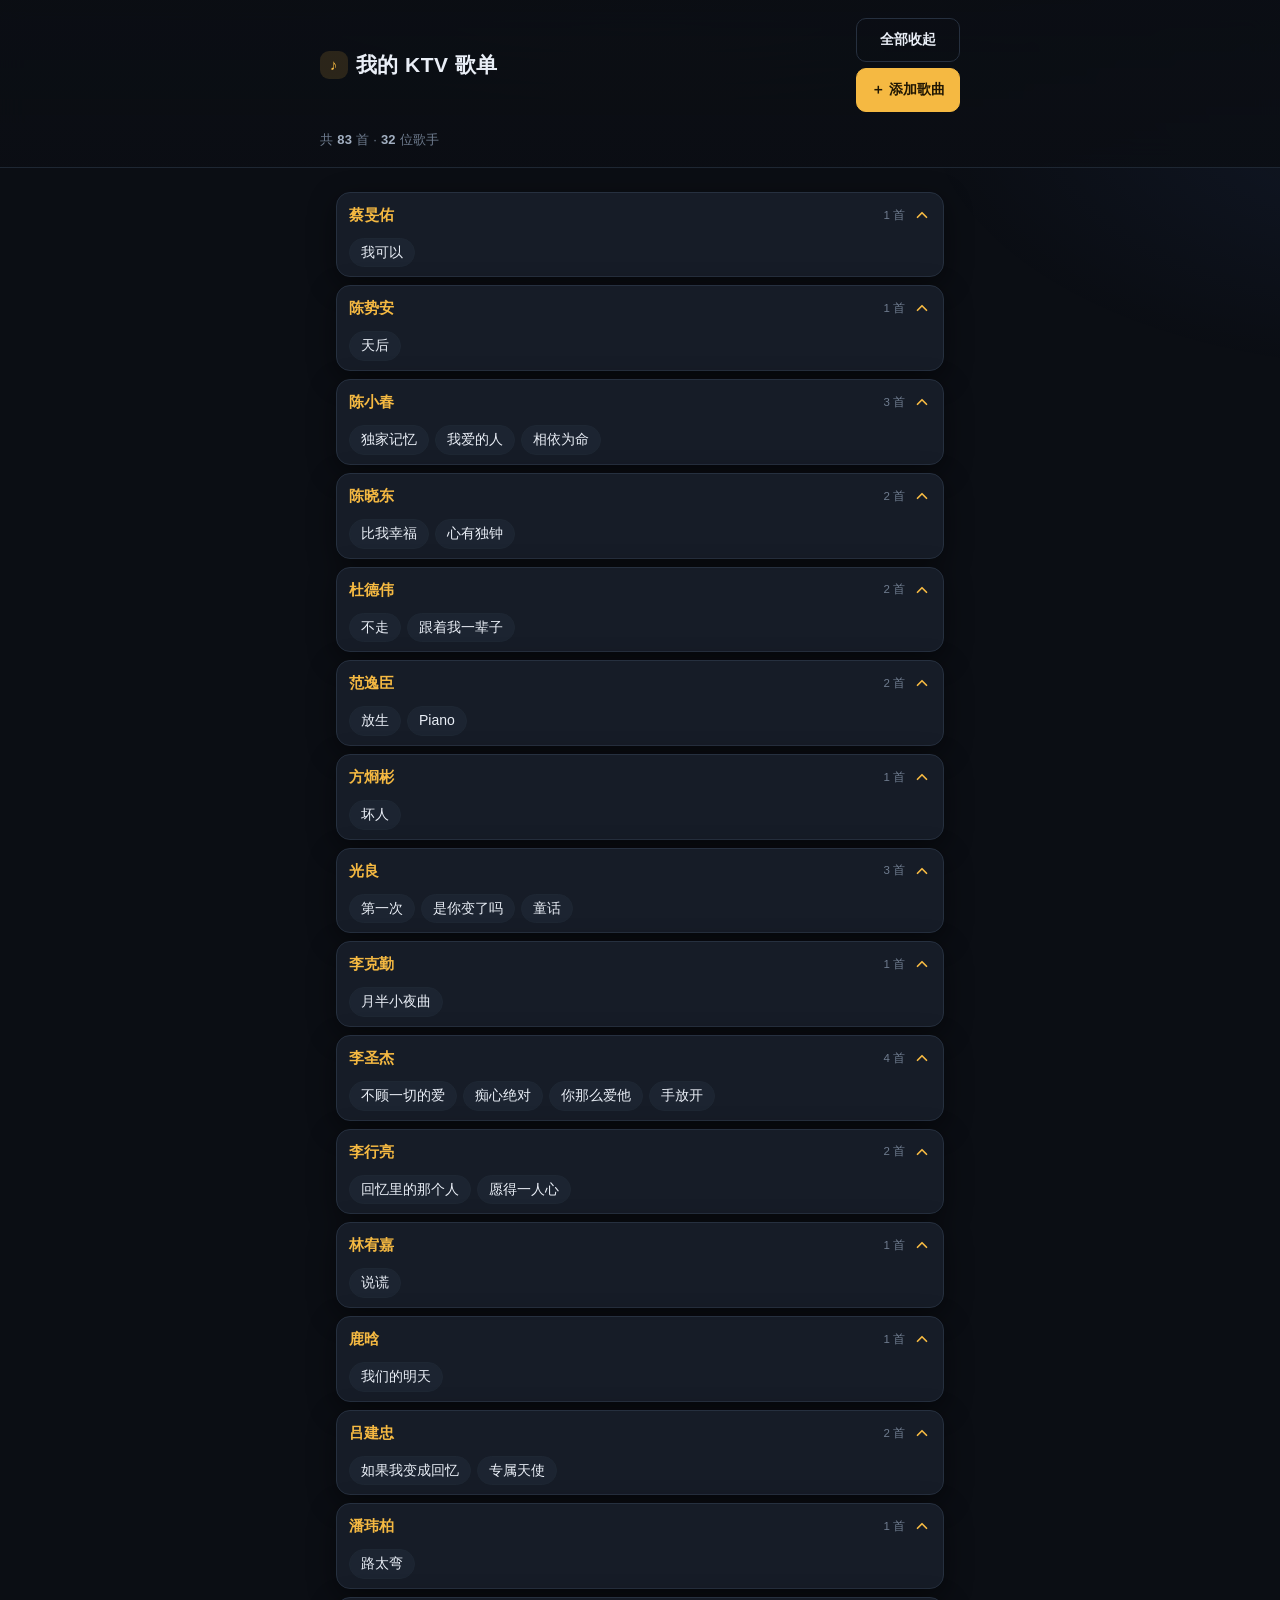
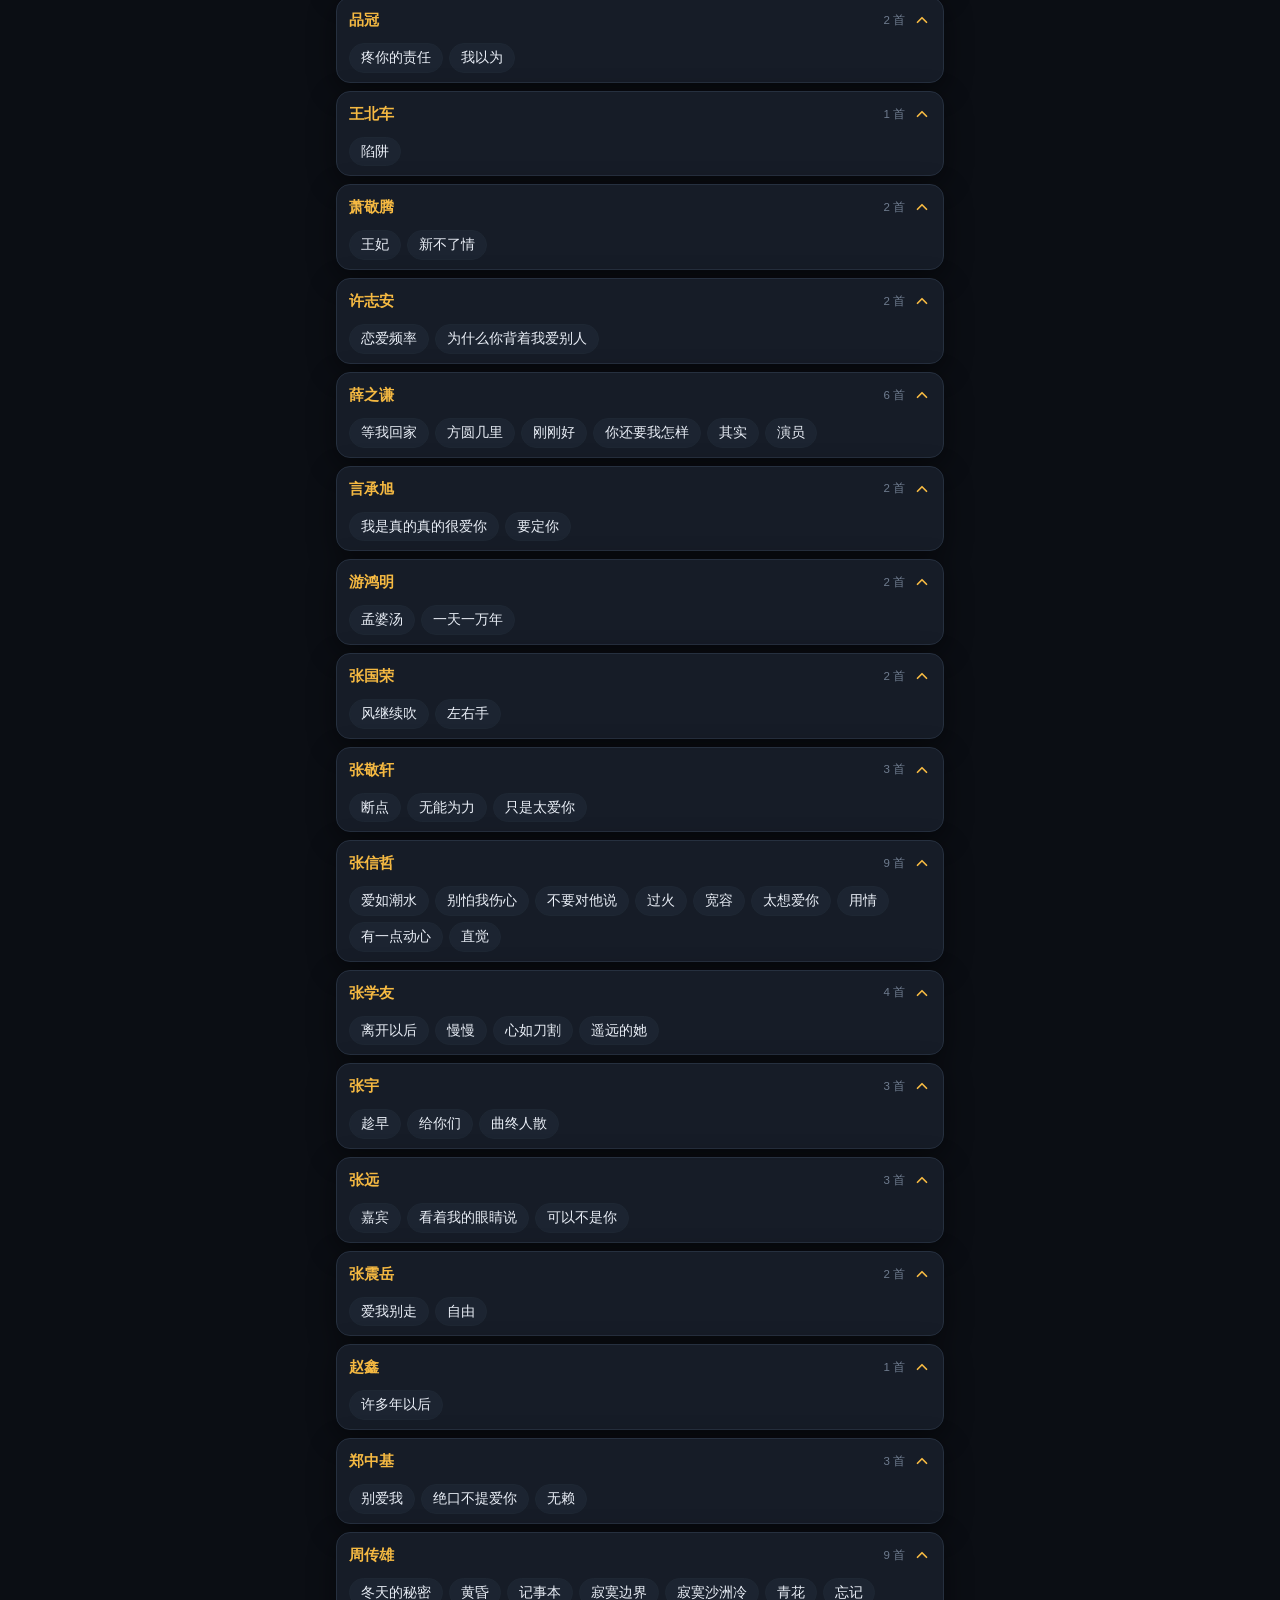
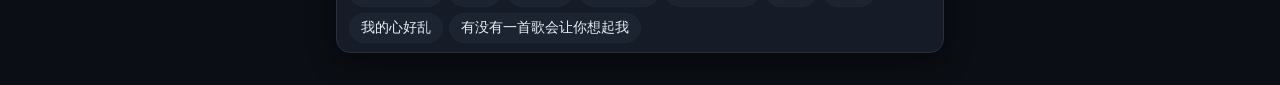
==== index.html @ cb22fac1 "添加歌曲按钮移到「全部收起」下方 从底部固定操作条移到顶栏右上角，与「全部收起」上下排列。 两个按钮等宽等高（44px / 13.5px 字号），配色不变： 「全部收起」仍是幽灵按钮，「＋ 添加歌曲」" ====
<!DOCTYPE html>
<html lang="zh-CN">
  <head>
    <meta charset="UTF-8" />
    <meta name="viewport" content="width=device-width, initial-scale=1, viewport-fit=cover" />
    <meta name="theme-color" content="#0b0e14" />
    <meta name="description" content="我擅长演唱的 KTV 歌曲名单，按原唱者分区。" />
    <title>我的 KTV 歌单</title>
    <meta name="apple-mobile-web-app-capable" content="yes" />
    <meta name="mobile-web-app-capable" content="yes" />
    <meta name="apple-mobile-web-app-status-bar-style" content="default" />
    <meta name="apple-mobile-web-app-title" content="KTV 歌单" />
    <meta name="application-name" content="KTV 歌单" />
    <link rel="icon" type="image/svg+xml" href="./assets/icon.svg" />
    <link rel="icon" type="image/png" sizes="32x32" href="./assets/favicon-32.png" />
    <link rel="apple-touch-icon" sizes="180x180" href="./assets/apple-touch-icon.png" />
    <link rel="manifest" href="./site.webmanifest" />
    <link rel="stylesheet" href="./assets/style.css" />
  </head>
  <body>
    <header class="topbar">
      <div class="topbar-inner">
        <h1 class="brand"><span class="brand-mark">♪</span> 我的 KTV 歌单</h1>
        <div class="topbar-actions">
          <button id="toggle-all" class="btn btn-ghost btn-sm" type="button">全部展开</button>
          <a class="btn btn-primary btn-sm" href="./add.html">＋ 添加歌曲</a>
        </div>
        <p class="stats" id="stats">加载中…</p>
      </div>
    </header>

    <main class="page">
      <div id="state" class="state" hidden></div>
      <div id="list" class="artist-list"></div>
    </main>

    <script type="module" src="./assets/list.js"></script>
  </body>
</html>
---- assets/style.css ----
/* =========================================================
   KTV 歌单 — 移动优先深色样式
   ========================================================= */

:root {
  --bg: #0b0e14;
  --bg-soft: #10151e;
  --surface: #161c27;
  --surface-2: #1c2431;
  --border: #26303f;
  --border-soft: #1e2733;

  --text: #eaeff7;
  --text-2: #a3b0c2;
  --text-3: #6f7c8f;

  --accent: #f5b942;
  --accent-soft: rgba(245, 185, 66, 0.14);
  --accent-ink: #201704;

  --danger: #ff7070;
  --danger-soft: rgba(255, 112, 112, 0.13);
  --ok: #4ade80;
  --ok-soft: rgba(74, 222, 128, 0.13);

  --radius: 14px;
  --radius-sm: 10px;
  --shadow: 0 8px 28px rgba(0, 0, 0, 0.45);

  --tap: 48px;
  --maxw: 640px;

  --font: -apple-system, BlinkMacSystemFont, "Segoe UI", "PingFang SC",
    "Hiragino Sans GB", "Microsoft YaHei", "Noto Sans SC", Roboto, sans-serif;
}

* {
  box-sizing: border-box;
}

html {
  -webkit-text-size-adjust: 100%;
}

body {
  margin: 0;
  background: var(--bg);
  color: var(--text);
  font-family: var(--font);
  font-size: 16px;
  line-height: 1.6;
  -webkit-font-smoothing: antialiased;
  overflow-wrap: anywhere;
}

/* 背景微光，让深色不那么死板 */
body::before {
  content: "";
  position: fixed;
  inset: 0;
  pointer-events: none;
  background:
    radial-gradient(900px 420px at 50% -180px, rgba(245, 185, 66, 0.11), transparent 70%),
    radial-gradient(700px 380px at 110% 12%, rgba(90, 140, 255, 0.08), transparent 70%);
  z-index: 0;
}

body > * {
  position: relative;
  z-index: 1;
}

a {
  color: var(--accent);
  text-decoration: none;
}
a:active {
  opacity: 0.75;
}

button,
input,
textarea {
  font: inherit;
  color: inherit;
}

/* ---------- 顶部吸顶栏 ---------- */

.topbar {
  position: sticky;
  top: 0;
  z-index: 30;
  background: linear-gradient(180deg, rgba(11, 14, 20, 0.96), rgba(11, 14, 20, 0.88));
  backdrop-filter: blur(14px);
  -webkit-backdrop-filter: blur(14px);
  border-bottom: 1px solid var(--border-soft);
  padding: 14px 16px 12px;
  padding-top: calc(14px + env(safe-area-inset-top));
}

.topbar-inner {
  max-width: var(--maxw);
  margin: 0 auto;
  display: flex;
  align-items: center;
  gap: 12px;
  flex-wrap: wrap;
}

.brand {
  margin: 0;
  font-size: 19px;
  font-weight: 700;
  letter-spacing: 0.02em;
  display: flex;
  align-items: center;
  gap: 8px;
  flex: 1 1 auto;
  min-width: 0;
}

.brand-mark {
  display: inline-grid;
  place-items: center;
  width: 28px;
  height: 28px;
  border-radius: 9px;
  background: var(--accent-soft);
  color: var(--accent);
  font-size: 15px;
  flex: none;
}

/* 右上角按钮组：上下排列，两个按钮等宽等高 */
.topbar-actions {
  display: flex;
  flex-direction: column;
  align-items: stretch;
  gap: 6px;
  flex: none;
}
.topbar-actions .btn {
  white-space: nowrap;
}

.stats {
  margin: 6px 0 0;
  width: 100%;
  color: var(--text-3);
  font-size: 13px;
  letter-spacing: 0.02em;
}

.stats b {
  color: var(--text-2);
  font-weight: 600;
}

/* ---------- 页面容器 ---------- */

.page {
  max-width: var(--maxw);
  margin: 0 auto;
  padding: 18px 16px calc(32px + env(safe-area-inset-bottom));
}

.section-title {
  margin: 26px 0 10px;
  font-size: 12px;
  font-weight: 700;
  letter-spacing: 0.14em;
  color: var(--text-3);
  text-transform: uppercase;
}

/* ---------- 按钮 ---------- */

.btn {
  display: inline-flex;
  align-items: center;
  justify-content: center;
  gap: 7px;
  min-height: var(--tap);
  padding: 0 18px;
  border-radius: 12px;
  border: 1px solid var(--border);
  background: var(--surface-2);
  color: var(--text);
  font-size: 15px;
  font-weight: 600;
  cursor: pointer;
  transition: background 0.16s ease, border-color 0.16s ease, opacity 0.16s ease;
  -webkit-tap-highlight-color: transparent;
  white-space: nowrap;
}
.btn:active {
  background: var(--surface);
}
.btn:disabled {
  opacity: 0.45;
  cursor: not-allowed;
}

.btn-primary {
  background: var(--accent);
  border-color: var(--accent);
  color: var(--accent-ink);
}
.btn-primary:active {
  background: #e0a833;
  border-color: #e0a833;
}

.btn-ghost {
  background: transparent;
}
.btn-ghost:active {
  background: var(--surface-2);
}

/* 小号按钮仍保持 44px 高，满足移动端触控热区 */
.btn-sm {
  min-height: 44px;
  padding: 0 14px;
  font-size: 13.5px;
  border-radius: 10px;
}

.btn-block {
  width: 100%;
}

/* ---------- 歌手分组列表 ---------- */

.artist-list {
  display: flex;
  flex-direction: column;
  gap: 8px;
}

.artist {
  background: var(--surface);
  border: 1px solid var(--border-soft);
  border-radius: var(--radius);
  overflow: hidden;
}

.artist.is-open {
  border-color: var(--border);
  box-shadow: var(--shadow);
}

.artist-head {
  width: 100%;
  min-height: 44px;
  display: flex;
  align-items: center;
  gap: 8px;
  padding: 5px 12px;
  background: transparent;
  border: 0;
  text-align: left;
  cursor: pointer;
  -webkit-tap-highlight-color: transparent;
}

.artist-name {
  flex: 1 1 auto;
  min-width: 0;
  font-size: 15px;
  font-weight: 700;
  letter-spacing: 0.01em;
  /* 与主按钮同色（--accent 琥珀），在深色底上辨识度最高 */
  color: var(--accent);
}

.artist-count {
  flex: none;
  font-size: 11.5px;
  color: var(--text-3);
}

.chev {
  flex: none;
  color: var(--text-3);
  transition: transform 0.24s ease;
}
.artist.is-open .chev {
  transform: rotate(180deg);
  color: var(--accent);
}

.artist-body {
  display: grid;
  grid-template-rows: 0fr;
  transition: grid-template-rows 0.26s ease;
}
.artist.is-open .artist-body {
  grid-template-rows: 1fr;
}
/* 裁剪放在这一层：ul 自己的内边距算进它的边框盒，
   0fr 收不住，套一层才能让收起状态真正归零 */
.artist-body-inner {
  overflow: hidden;
  min-height: 0;
}

/* 歌名胶囊：紧凑排版，自动换行 */
.song-list {
  margin: 0;
  padding: 1px 12px 9px;
  list-style: none;
  display: flex;
  flex-wrap: wrap;
  gap: 6px;
}

.song {
  padding: 3px 11px;
  border-radius: 999px;
  background: var(--surface-2);
  border: 1px solid var(--border-soft);
  font-size: 14px;
  line-height: 1.55;
  color: var(--text);
}

/* ---------- 状态块（空 / 错误 / 加载） ---------- */

.state {
  padding: 34px 20px;
  text-align: center;
  color: var(--text-2);
  background: var(--surface);
  border: 1px dashed var(--border);
  border-radius: var(--radius);
}

.state-icon {
  font-size: 34px;
  line-height: 1;
  opacity: 0.75;
}

.state h2 {
  margin: 12px 0 6px;
  font-size: 17px;
  color: var(--text);
}

.state p {
  margin: 0 0 18px;
  font-size: 14px;
}

.state.is-error {
  border-color: rgba(255, 112, 112, 0.35);
  background: var(--danger-soft);
}

/* ---------- 卡片 / 表单 ---------- */

.card {
  background: var(--surface);
  border: 1px solid var(--border-soft);
  border-radius: var(--radius);
  padding: 16px;
}
.card + .card {
  margin-top: 12px;
}

.card-head {
  display: flex;
  align-items: center;
  gap: 10px;
  margin-bottom: 4px;
}
.card-head h2 {
  margin: 0;
  font-size: 16px;
  font-weight: 650;
  flex: 1 1 auto;
}

.field {
  margin-top: 13px;
}
.field label {
  display: block;
  font-size: 13px;
  color: var(--text-2);
  margin-bottom: 6px;
  font-weight: 600;
}
.field .hint {
  margin: 6px 0 0;
  font-size: 12px;
  color: var(--text-3);
  line-height: 1.55;
}

.input,
.textarea {
  width: 100%;
  min-height: var(--tap);
  padding: 12px 14px;
  background: var(--bg-soft);
  border: 1px solid var(--border);
  border-radius: var(--radius-sm);
  font-size: 16px;
  outline: none;
  transition: border-color 0.16s ease, box-shadow 0.16s ease;
}
.textarea {
  min-height: 132px;
  resize: vertical;
  line-height: 1.7;
}
.input:focus,
.textarea:focus {
  border-color: var(--accent);
  box-shadow: 0 0 0 3px var(--accent-soft);
}
.input::placeholder,
.textarea::placeholder {
  color: var(--text-3);
}

.input-row {
  display: flex;
  gap: 10px;
}
.input-row .field {
  flex: 1 1 0;
  min-width: 0;
  margin-top: 0;
}

.form-actions {
  display: flex;
  gap: 10px;
  margin-top: 16px;
}
.form-actions .btn {
  flex: 1 1 auto;
}

/* 徽章 */
.badge {
  display: inline-flex;
  align-items: center;
  gap: 6px;
  padding: 3px 10px;
  border-radius: 999px;
  font-size: 12px;
  font-weight: 650;
  border: 1px solid transparent;
  white-space: nowrap;
}
.badge::before {
  content: "";
  width: 6px;
  height: 6px;
  border-radius: 50%;
  background: currentColor;
}
.badge-off {
  color: var(--danger);
  background: var(--danger-soft);
  border-color: rgba(255, 112, 112, 0.28);
}
.badge-on {
  color: var(--ok);
  background: var(--ok-soft);
  border-color: rgba(74, 222, 128, 0.28);
}

/* 可折叠面板 */
.disclosure {
  margin-top: 12px;
  border: 1px solid var(--border-soft);
  border-radius: var(--radius-sm);
  overflow: hidden;
  background: var(--bg-soft);
}
.disclosure > summary {
  list-style: none;
  cursor: pointer;
  min-height: 46px;
  display: flex;
  align-items: center;
  gap: 8px;
  padding: 11px 14px;
  font-size: 14px;
  font-weight: 600;
  color: var(--text-2);
  -webkit-tap-highlight-color: transparent;
}
.disclosure > summary::-webkit-details-marker {
  display: none;
}
.disclosure > summary::after {
  content: "▾";
  margin-left: auto;
  color: var(--text-3);
  transition: transform 0.2s ease;
}
.disclosure[open] > summary::after {
  transform: rotate(180deg);
}
.disclosure-body {
  padding: 4px 14px 14px;
}

/* 提示条 */
.notice {
  margin-top: 12px;
  padding: 11px 13px;
  border-radius: var(--radius-sm);
  font-size: 13px;
  line-height: 1.6;
  border: 1px solid var(--border-soft);
  background: var(--bg-soft);
  color: var(--text-2);
}
.notice-warn {
  border-color: rgba(245, 185, 66, 0.3);
  background: var(--accent-soft);
  color: #f0d199;
}
.notice-error {
  border-color: rgba(255, 112, 112, 0.3);
  background: var(--danger-soft);
  color: #ffc0c0;
}
.notice-ok {
  border-color: rgba(74, 222, 128, 0.28);
  background: var(--ok-soft);
  color: #b6f0c9;
}

/* Toast */
.toast-wrap {
  position: fixed;
  left: 0;
  right: 0;
  bottom: calc(84px + env(safe-area-inset-bottom));
  z-index: 60;
  display: flex;
  flex-direction: column;
  align-items: center;
  gap: 8px;
  padding: 0 16px;
  pointer-events: none;
}
.toast {
  pointer-events: auto;
  max-width: 460px;
  width: 100%;
  padding: 12px 15px;
  border-radius: 12px;
  background: var(--surface-2);
  border: 1px solid var(--border);
  box-shadow: var(--shadow);
  font-size: 14px;
  line-height: 1.55;
  display: flex;
  align-items: center;
  gap: 10px;
  animation: toast-in 0.22s ease;
}
.toast-ok {
  border-color: rgba(74, 222, 128, 0.32);
}
.toast-error {
  border-color: rgba(255, 112, 112, 0.32);
}
.toast a {
  margin-left: auto;
  flex: none;
  font-weight: 650;
}
@keyframes toast-in {
  from {
    opacity: 0;
    transform: translateY(10px);
  }
  to {
    opacity: 1;
    transform: none;
  }
}

/* ---------- 导出选项列表 ---------- */

.export-list {
  display: flex;
  flex-direction: column;
  gap: 8px;
  margin-top: 13px;
}

.export-item {
  width: 100%;
  display: flex;
  align-items: center;
  gap: 13px;
  min-height: 62px;
  padding: 11px 13px;
  background: var(--bg-soft);
  border: 1px solid var(--border-soft);
  border-radius: 13px;
  text-align: left;
  cursor: pointer;
  -webkit-tap-highlight-color: transparent;
}
.export-item:active {
  background: var(--surface-2);
}

.export-item-icon {
  flex: none;
  font-size: 21px;
  line-height: 1;
}

.export-item-body {
  flex: 1 1 auto;
  min-width: 0;
  display: flex;
  flex-direction: column;
  gap: 2px;
}

.export-item-label {
  font-size: 15.5px;
  font-weight: 650;
  color: var(--text);
}

.export-item-desc {
  font-size: 12.5px;
  color: var(--text-3);
  line-height: 1.45;
}

.export-item-chev {
  flex: none;
  color: var(--text-3);
  font-size: 22px;
  line-height: 1;
}

/* 桌面端微调 */
@media (min-width: 720px) {
  .topbar {
    padding-top: 18px;
    padding-bottom: 16px;
  }
  .brand {
    font-size: 21px;
  }
  .page {
    padding-top: 24px;
  }
}

@media (prefers-reduced-motion: reduce) {
  * {
    animation-duration: 0.01ms !important;
    transition-duration: 0.01ms !important;
  }
}
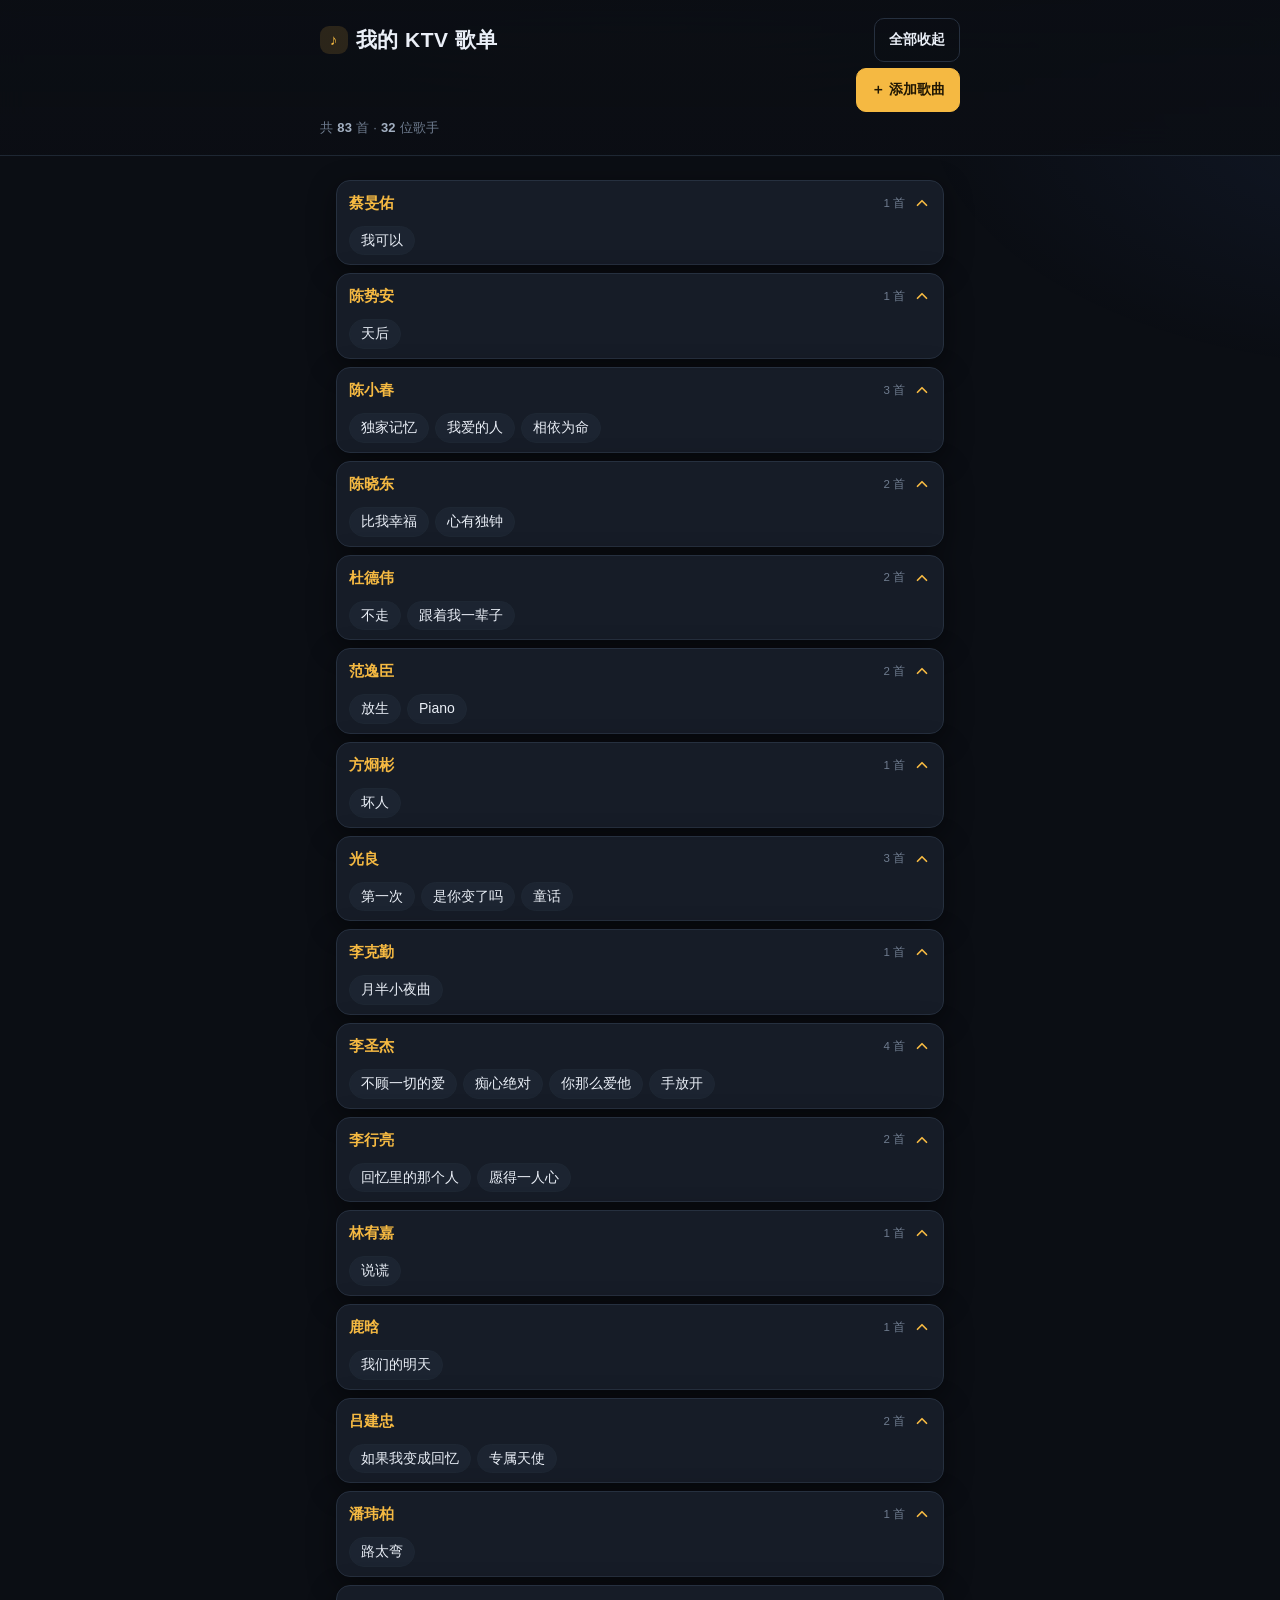
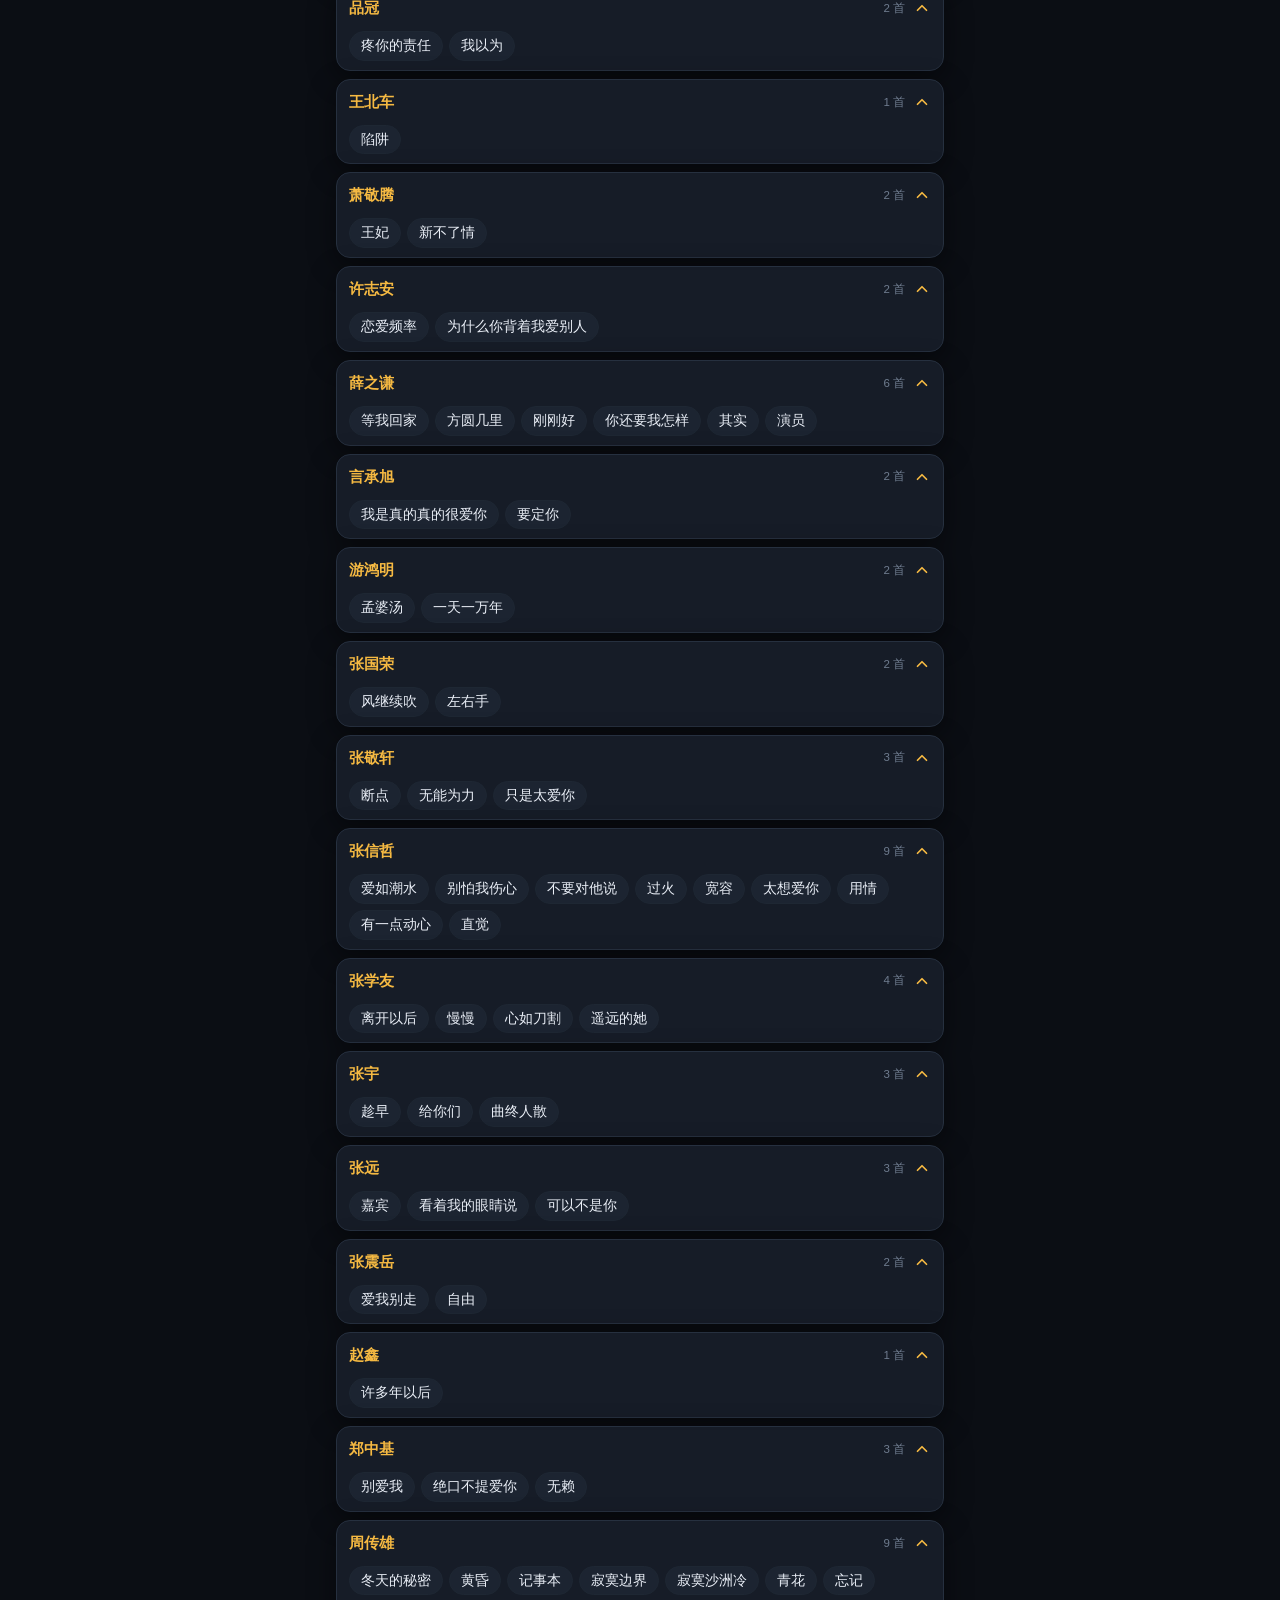
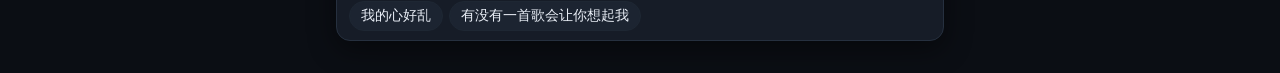
==== commit 2cb87882: "收起按钮归位，添加按钮独立成行 上一版把两个按钮设成等宽堆叠，把「全部收起」从 82px 拉宽到 101.2px、并顶高了整个顶栏。改为： - 「全部展开/收起」回到标题行右侧，恢复自适应宽度（84p" ====
--- a/index.html
+++ b/index.html
@@ -20,9 +20,11 @@
   <body>
     <header class="topbar">
       <div class="topbar-inner">
-        <h1 class="brand"><span class="brand-mark">♪</span> 我的 KTV 歌单</h1>
-        <div class="topbar-actions">
+        <div class="topbar-row">
+          <h1 class="brand"><span class="brand-mark">♪</span> 我的 KTV 歌单</h1>
           <button id="toggle-all" class="btn btn-ghost btn-sm" type="button">全部展开</button>
+        </div>
+        <div class="topbar-row topbar-row-end">
           <a class="btn btn-primary btn-sm" href="./add.html">＋ 添加歌曲</a>
         </div>
         <p class="stats" id="stats">加载中…</p>
--- a/assets/style.css
+++ b/assets/style.css
@@ -102,10 +102,18 @@
 .topbar-inner {
   max-width: var(--maxw);
   margin: 0 auto;
+}
+
+.topbar-row {
   display: flex;
   align-items: center;
   gap: 12px;
-  flex-wrap: wrap;
+}
+
+/* 第二行：添加按钮单独占一行，与上方按钮右对齐 */
+.topbar-row-end {
+  justify-content: flex-end;
+  margin-top: 6px;
 }
 
 .brand {
@@ -132,21 +140,8 @@
   flex: none;
 }
 
-/* 右上角按钮组：上下排列，两个按钮等宽等高 */
-.topbar-actions {
-  display: flex;
-  flex-direction: column;
-  align-items: stretch;
-  gap: 6px;
-  flex: none;
-}
-.topbar-actions .btn {
-  white-space: nowrap;
-}
-
 .stats {
   margin: 6px 0 0;
-  width: 100%;
   color: var(--text-3);
   font-size: 13px;
   letter-spacing: 0.02em;
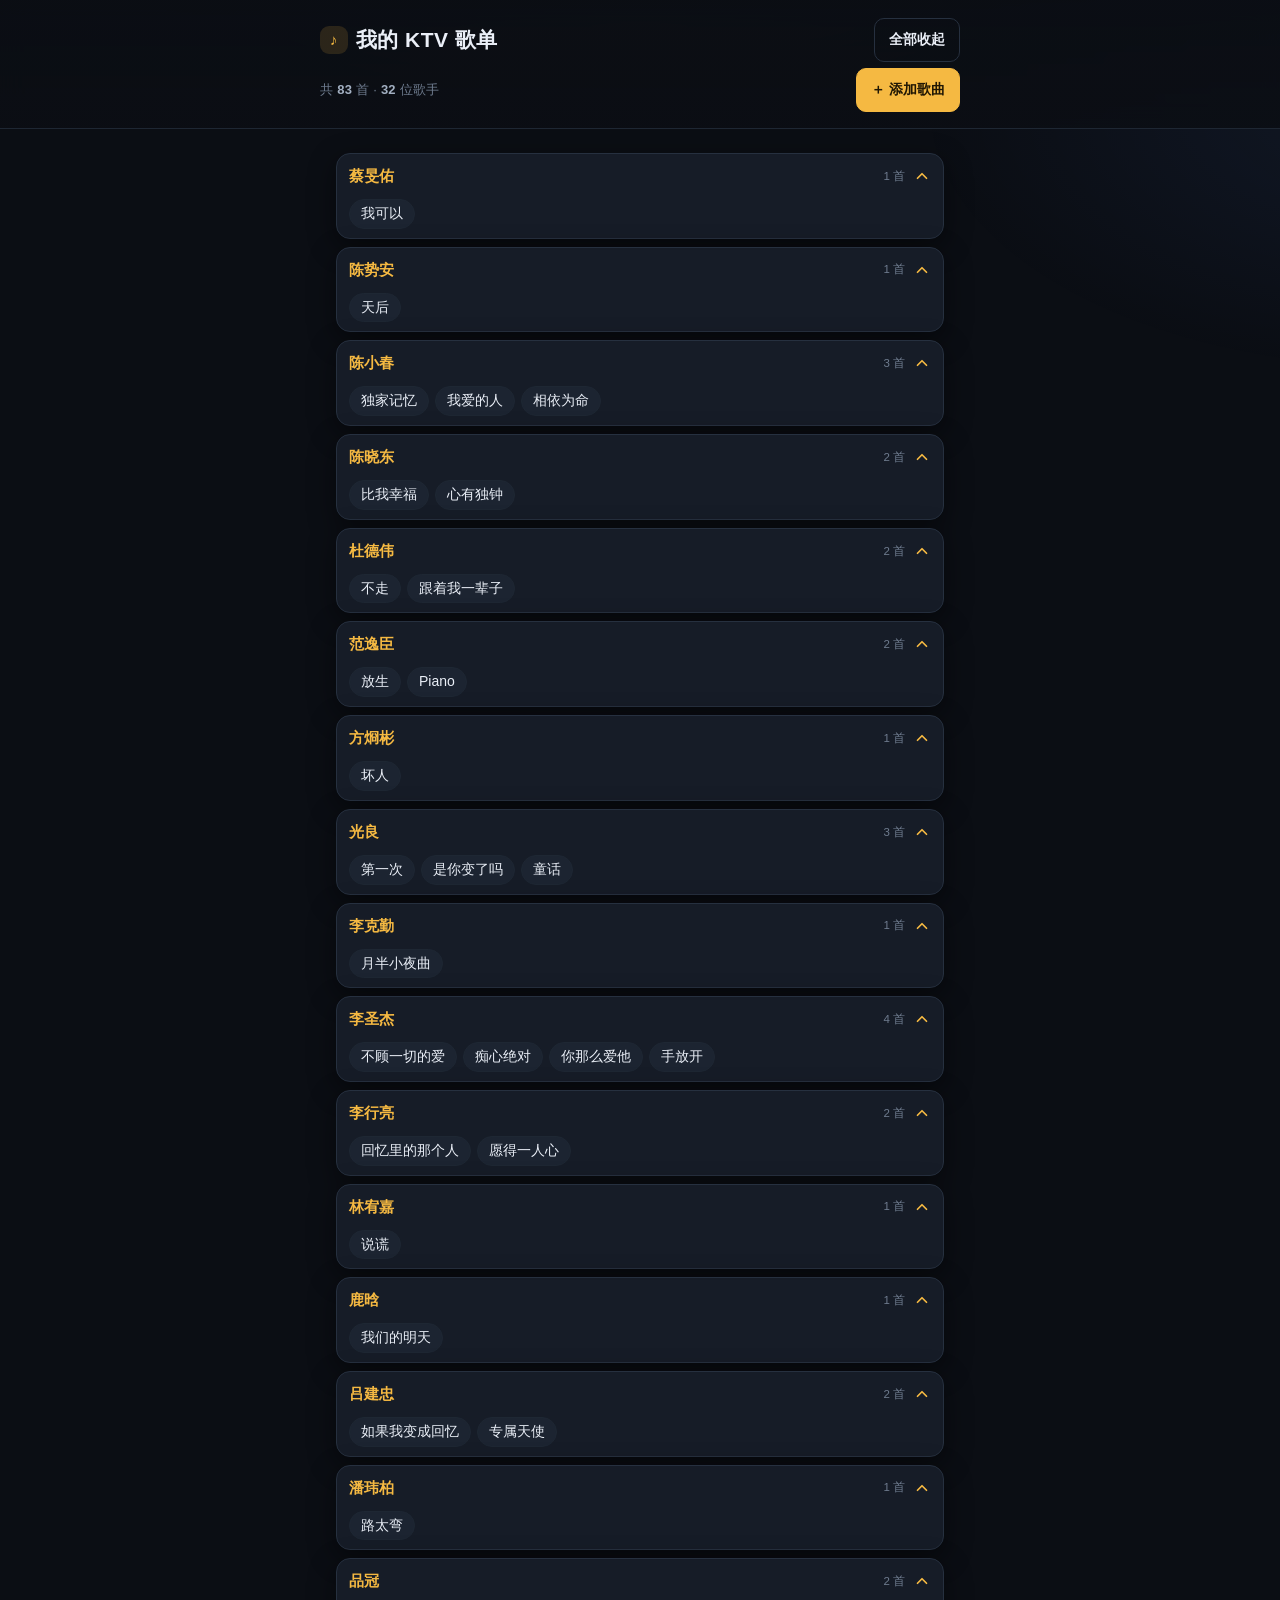
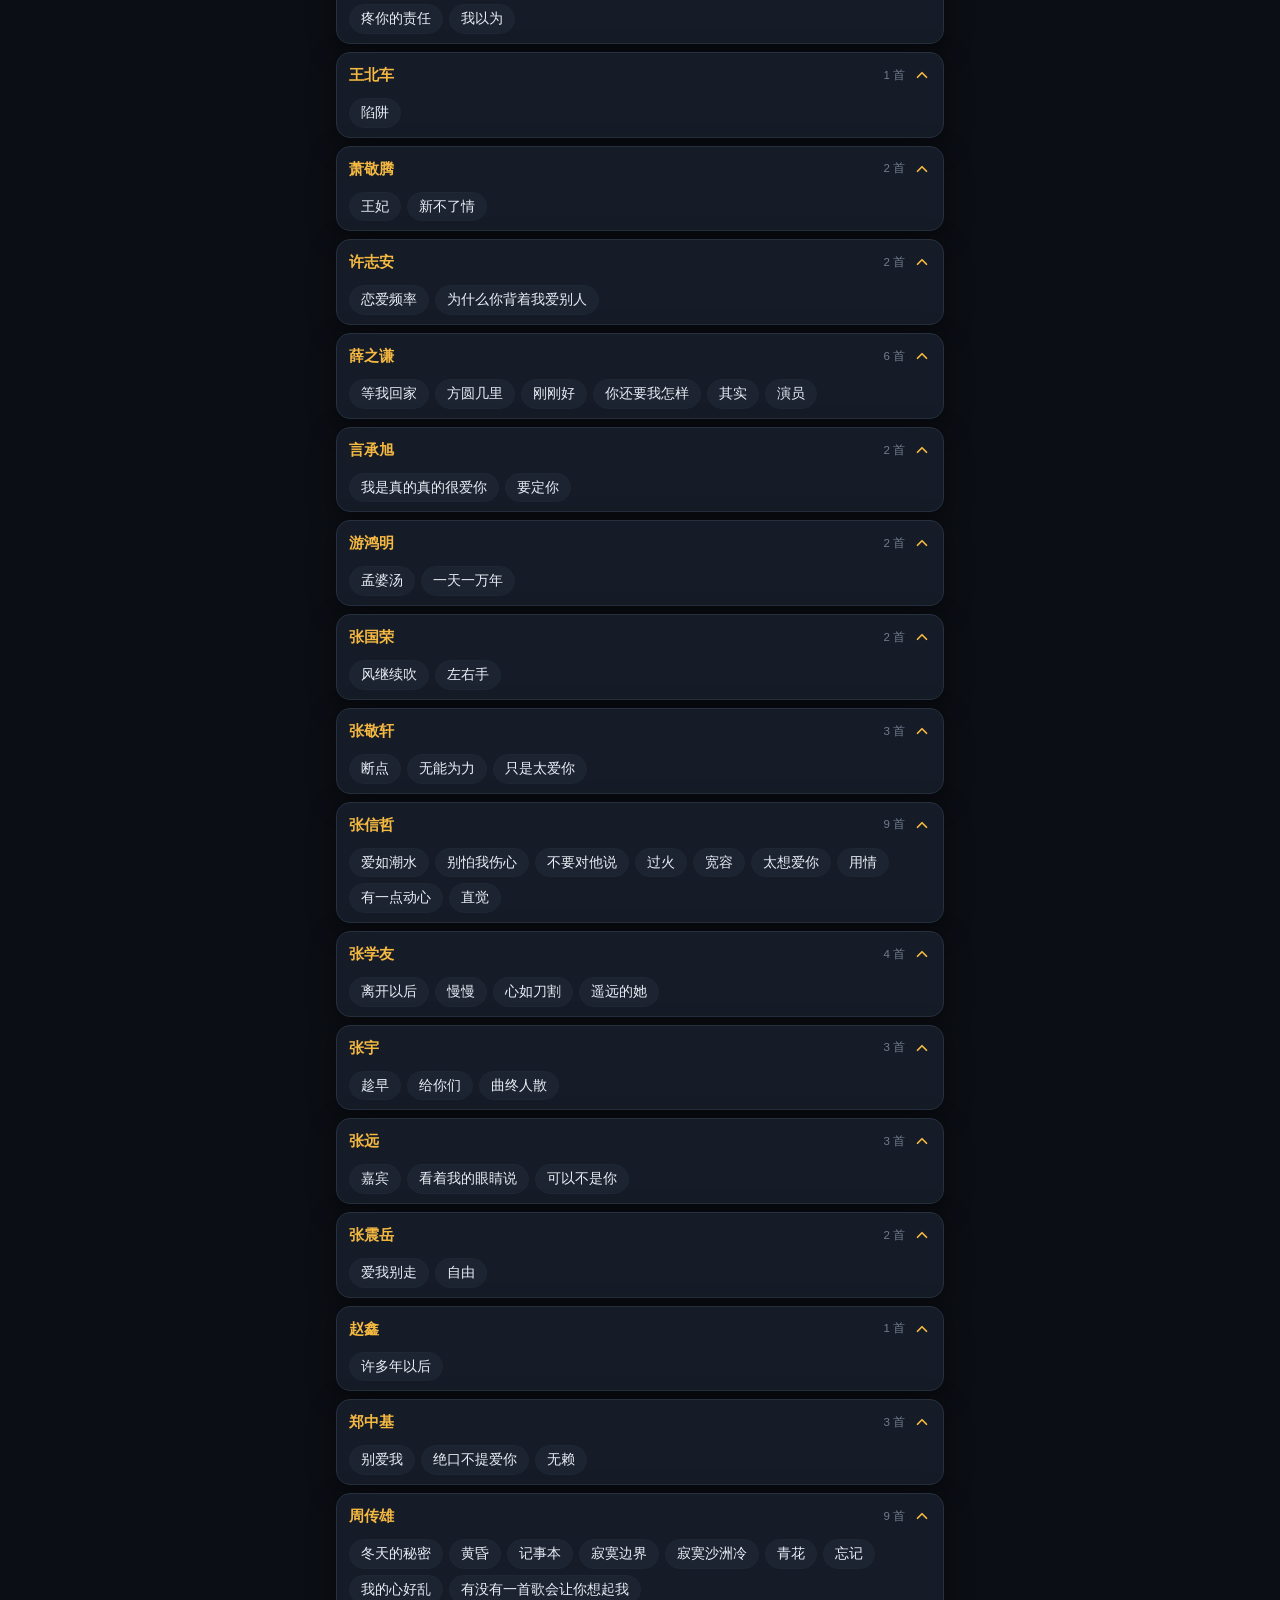
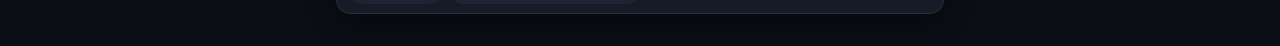
==== commit 6bb7755f: "统计与添加按钮合并为一行 「共 N 首 · M 位歌手」与「＋ 添加歌曲」共处顶栏第二行， 统计居左、按钮居右并与「全部收起」右边缘对齐。 顶栏高度 147.8px → 121px。  Co-Auth" ====
--- a/index.html
+++ b/index.html
@@ -24,10 +24,10 @@
           <h1 class="brand"><span class="brand-mark">♪</span> 我的 KTV 歌单</h1>
           <button id="toggle-all" class="btn btn-ghost btn-sm" type="button">全部展开</button>
         </div>
-        <div class="topbar-row topbar-row-end">
+        <div class="topbar-row topbar-row-split">
+          <p class="stats" id="stats">加载中…</p>
           <a class="btn btn-primary btn-sm" href="./add.html">＋ 添加歌曲</a>
         </div>
-        <p class="stats" id="stats">加载中…</p>
       </div>
     </header>
 
--- a/assets/style.css
+++ b/assets/style.css
@@ -110,10 +110,14 @@
   gap: 12px;
 }
 
-/* 第二行：添加按钮单独占一行，与上方按钮右对齐 */
-.topbar-row-end {
-  justify-content: flex-end;
+/* 第二行：统计文字在左、添加按钮在右，共处一行 */
+.topbar-row-split {
   margin-top: 6px;
+}
+.topbar-row-split .stats {
+  flex: 1 1 auto;
+  min-width: 0;
+  margin: 0;
 }
 
 .brand {
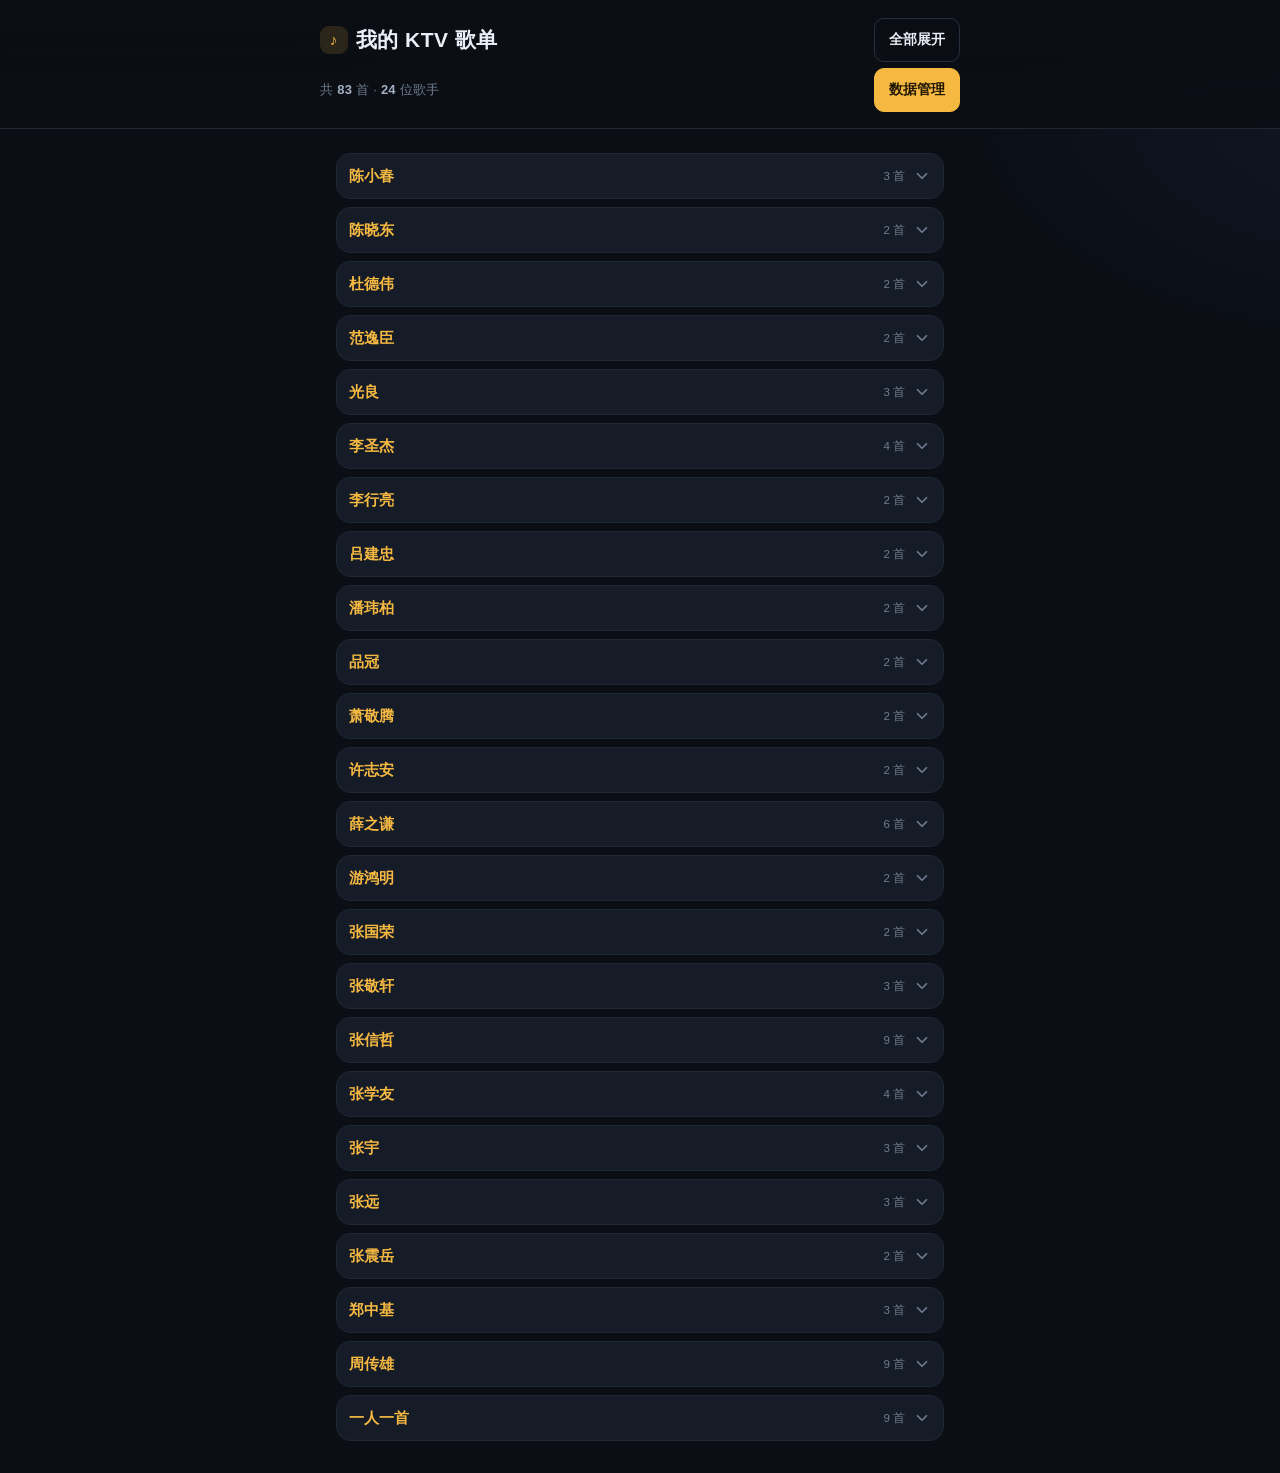
==== commit 117bcf05: "「添加歌曲」按钮改为「数据管理」 该页现在包含添加、批量、删除、导出、同步配置，名字改为更贴切的 「数据管理」。去掉前缀「＋」—— 加号表示「新增」，与管理页不符。  Co-Authored-By: " ====
--- a/index.html
+++ b/index.html
@@ -4,7 +4,7 @@
     <meta charset="UTF-8" />
     <meta name="viewport" content="width=device-width, initial-scale=1, viewport-fit=cover" />
     <meta name="theme-color" content="#0b0e14" />
-    <meta name="description" content="我擅长演唱的 KTV 歌曲名单，按原唱者分区。" />
+    <meta name="description" content="我擅长演唱的 KTV 歌曲名单，按原唱分区。" />
     <title>我的 KTV 歌单</title>
     <meta name="apple-mobile-web-app-capable" content="yes" />
     <meta name="mobile-web-app-capable" content="yes" />
@@ -26,7 +26,7 @@
         </div>
         <div class="topbar-row topbar-row-split">
           <p class="stats" id="stats">加载中…</p>
-          <a class="btn btn-primary btn-sm" href="./add.html">＋ 添加歌曲</a>
+          <a class="btn btn-primary btn-sm" href="./add.html">数据管理</a>
         </div>
       </div>
     </header>
--- a/assets/style.css
+++ b/assets/style.css
@@ -211,6 +211,21 @@
   border-color: #e0a833;
 }
 
+/* 删除等不可逆操作：红色描边，与琥珀主按钮拉开区分 */
+.btn-danger {
+  background: var(--danger-soft);
+  border-color: rgba(255, 112, 112, 0.4);
+  color: var(--danger);
+}
+.btn-danger:active {
+  background: rgba(255, 112, 112, 0.22);
+}
+.btn-danger:disabled {
+  background: transparent;
+  border-color: var(--border);
+  color: var(--text-3);
+}
+
 .btn-ghost {
   background: transparent;
 }
@@ -366,7 +381,12 @@
   border-radius: var(--radius);
   padding: 16px;
 }
-.card + .card {
+/* 框体之间统一 12px 间隙。
+   不能只写 .card + .card：卡片跟在 disclosure / notice 后面时同样要留缝，
+   否则会出现「GitHub 同步」贴着「批量粘贴」的情况。 */
+.card + .card,
+.disclosure + .card,
+.notice + .card {
   margin-top: 12px;
 }
 
@@ -385,6 +405,10 @@
 
 .field {
   margin-top: 13px;
+}
+/* 没有标题的独立输入框（如批量添加的文本域）：上方不叠加字段间距 */
+.field-flush {
+  margin-top: 0;
 }
 .field label {
   display: block;
@@ -393,7 +417,8 @@
   margin-bottom: 6px;
   font-weight: 600;
 }
-.field .hint {
+/* 提示文字：表单内与卡片直属层都用同一套，别只在 .field 里生效 */
+.hint {
   margin: 6px 0 0;
   font-size: 12px;
   color: var(--text-3);
@@ -411,6 +436,21 @@
   font-size: 16px;
   outline: none;
   transition: border-color 0.16s ease, box-shadow 0.16s ease;
+}
+
+/* 下拉框：与输入框同观感，箭头自绘 */
+select.input {
+  appearance: none;
+  -webkit-appearance: none;
+  padding-right: 38px;
+  background-image: url("data:image/svg+xml,%3Csvg xmlns='http://www.w3.org/2000/svg' viewBox='0 0 20 20'%3E%3Cpath d='M5 7.5 10 12.5 15 7.5' fill='none' stroke='%236f7c8f' stroke-width='1.8' stroke-linecap='round' stroke-linejoin='round'/%3E%3C/svg%3E");
+  background-repeat: no-repeat;
+  background-position: right 12px center;
+  background-size: 18px 18px;
+}
+select.input:invalid,
+select.input[data-empty="true"] {
+  color: var(--text-3);
 }
 .textarea {
   min-height: 132px;
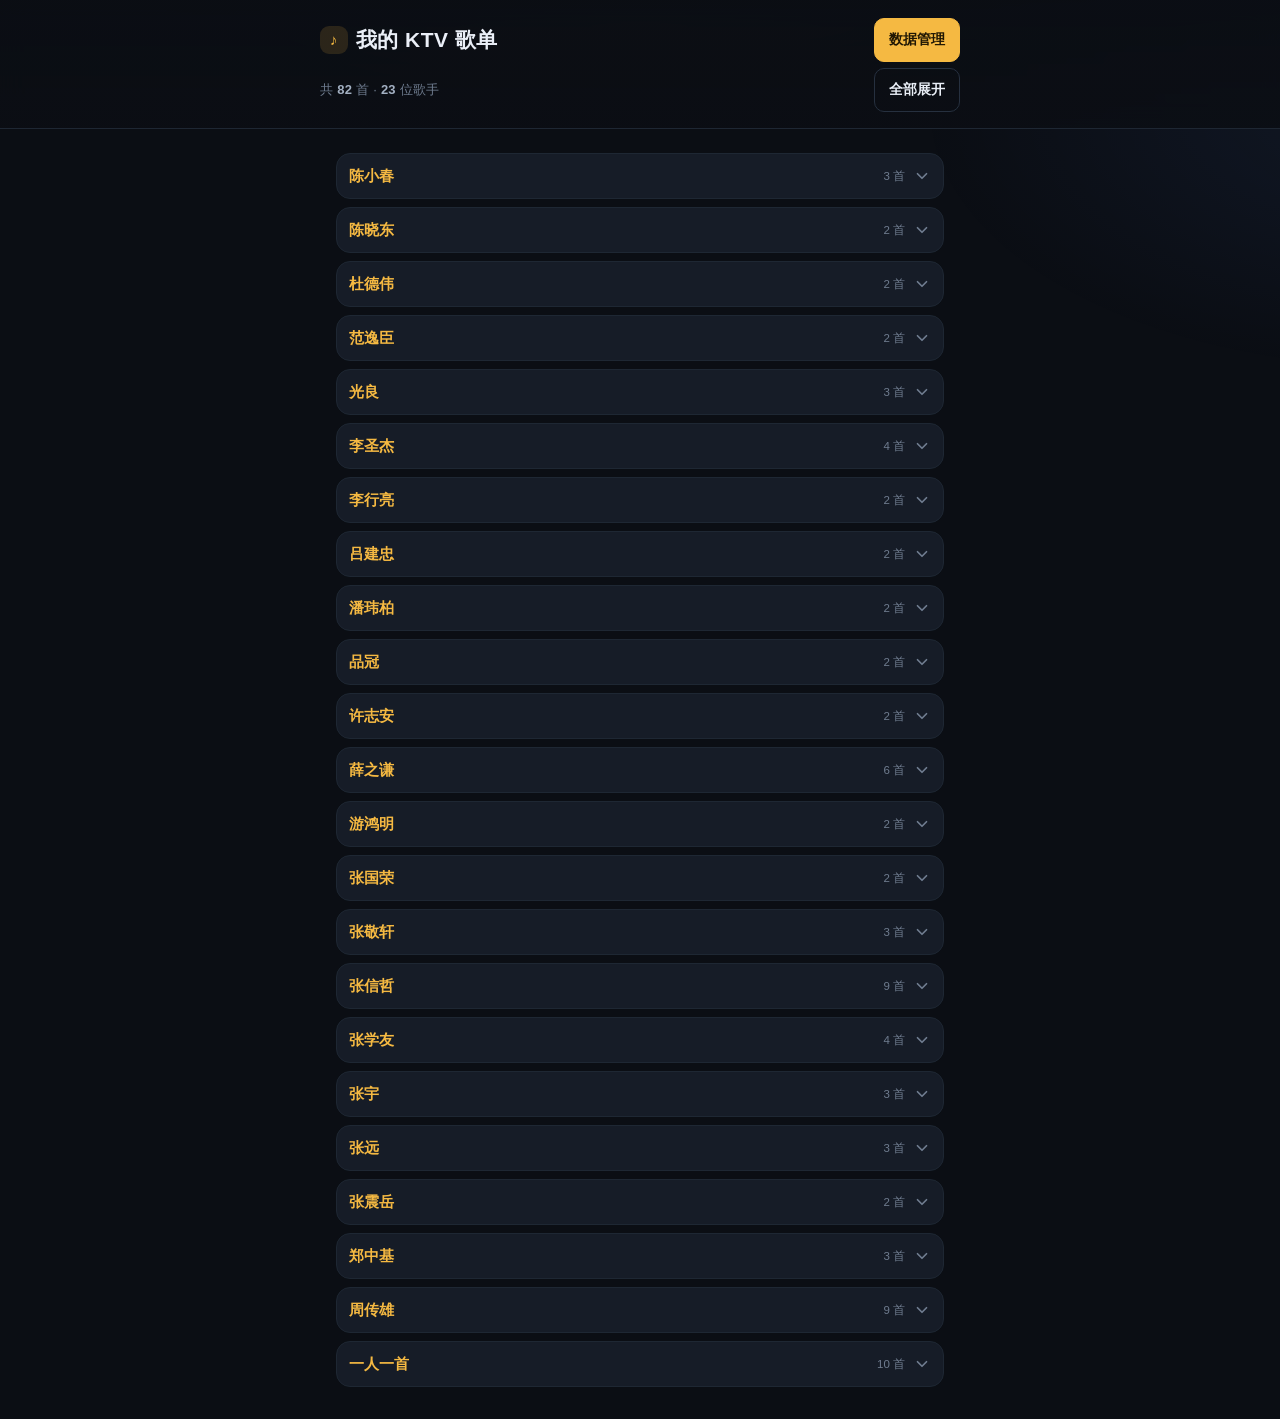
==== commit 3c1fa9c1: "互换「数据管理」与「全部展开」按钮位置 数据管理上到标题行右侧，全部展开下到统计行右侧。 两按钮仍右对齐、等宽等高（84×44）。  Co-Authored-By: Claude Opus 5 <no" ====
--- a/index.html
+++ b/index.html
@@ -22,11 +22,11 @@
       <div class="topbar-inner">
         <div class="topbar-row">
           <h1 class="brand"><span class="brand-mark">♪</span> 我的 KTV 歌单</h1>
-          <button id="toggle-all" class="btn btn-ghost btn-sm" type="button">全部展开</button>
+          <a class="btn btn-primary btn-sm" href="./add.html">数据管理</a>
         </div>
         <div class="topbar-row topbar-row-split">
           <p class="stats" id="stats">加载中…</p>
-          <a class="btn btn-primary btn-sm" href="./add.html">数据管理</a>
+          <button id="toggle-all" class="btn btn-ghost btn-sm" type="button">全部展开</button>
         </div>
       </div>
     </header>
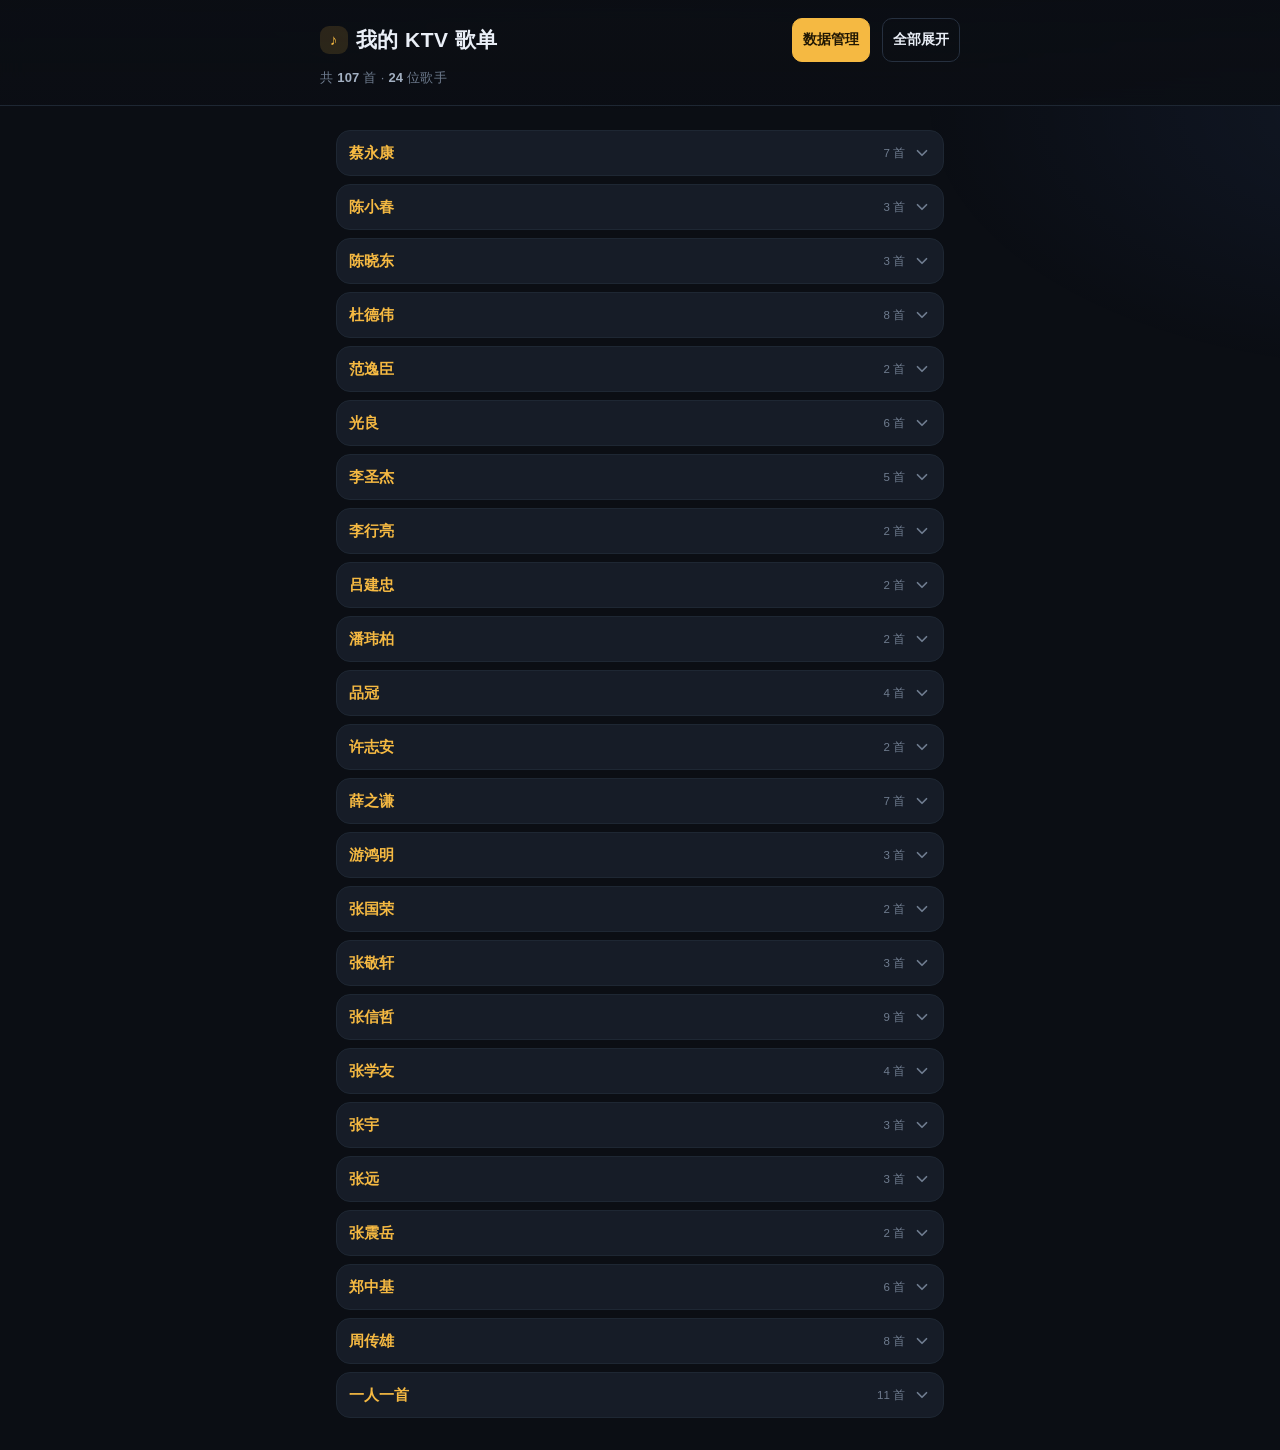
==== commit 956d3f51: "「全部展开」移到「数据管理」后面，两个按钮并排 顶栏第一行：标题 + 数据管理 + 全部展开；统计独占第二行。  375px 下标题自然宽 162.7px 加两按钮共需 386.7px，超出 11.7" ====
--- a/index.html
+++ b/index.html
@@ -20,13 +20,13 @@
   <body>
     <header class="topbar">
       <div class="topbar-inner">
-        <div class="topbar-row">
+        <div class="topbar-row topbar-row-actions">
           <h1 class="brand"><span class="brand-mark">♪</span> 我的 KTV 歌单</h1>
           <a class="btn btn-primary btn-sm" href="./add.html">数据管理</a>
+          <button id="toggle-all" class="btn btn-ghost btn-sm" type="button">全部展开</button>
         </div>
         <div class="topbar-row topbar-row-split">
           <p class="stats" id="stats">加载中…</p>
-          <button id="toggle-all" class="btn btn-ghost btn-sm" type="button">全部展开</button>
         </div>
       </div>
     </header>
--- a/assets/style.css
+++ b/assets/style.css
@@ -108,6 +108,8 @@
   display: flex;
   align-items: center;
   gap: 12px;
+  /* 更窄的屏幕（如 320px）放不下时，按钮自动换到下一行，标题不被挤断 */
+  flex-wrap: wrap;
 }
 
 /* 第二行：统计文字在左、添加按钮在右，共处一行 */
@@ -118,6 +120,12 @@
   flex: 1 1 auto;
   min-width: 0;
   margin: 0;
+}
+
+/* 顶栏一行并排两个按钮时，内边距收紧一点给标题让位（高度仍是 44px 触控热区）。
+   只作用于 .topbar-row-actions，不影响其他只有一个按钮的顶栏行 */
+.topbar-row-actions .btn-sm {
+  padding: 0 10px;
 }
 
 .brand {
@@ -128,8 +136,11 @@
   display: flex;
   align-items: center;
   gap: 8px;
-  flex: 1 1 auto;
+  /* flex 1 0 auto：可占满剩余空间把按钮推到右侧，但不缩小，
+     配合 white-space:nowrap 保证标题永不被挤断行 */
+  flex: 1 0 auto;
   min-width: 0;
+  white-space: nowrap;
 }
 
 .brand-mark {
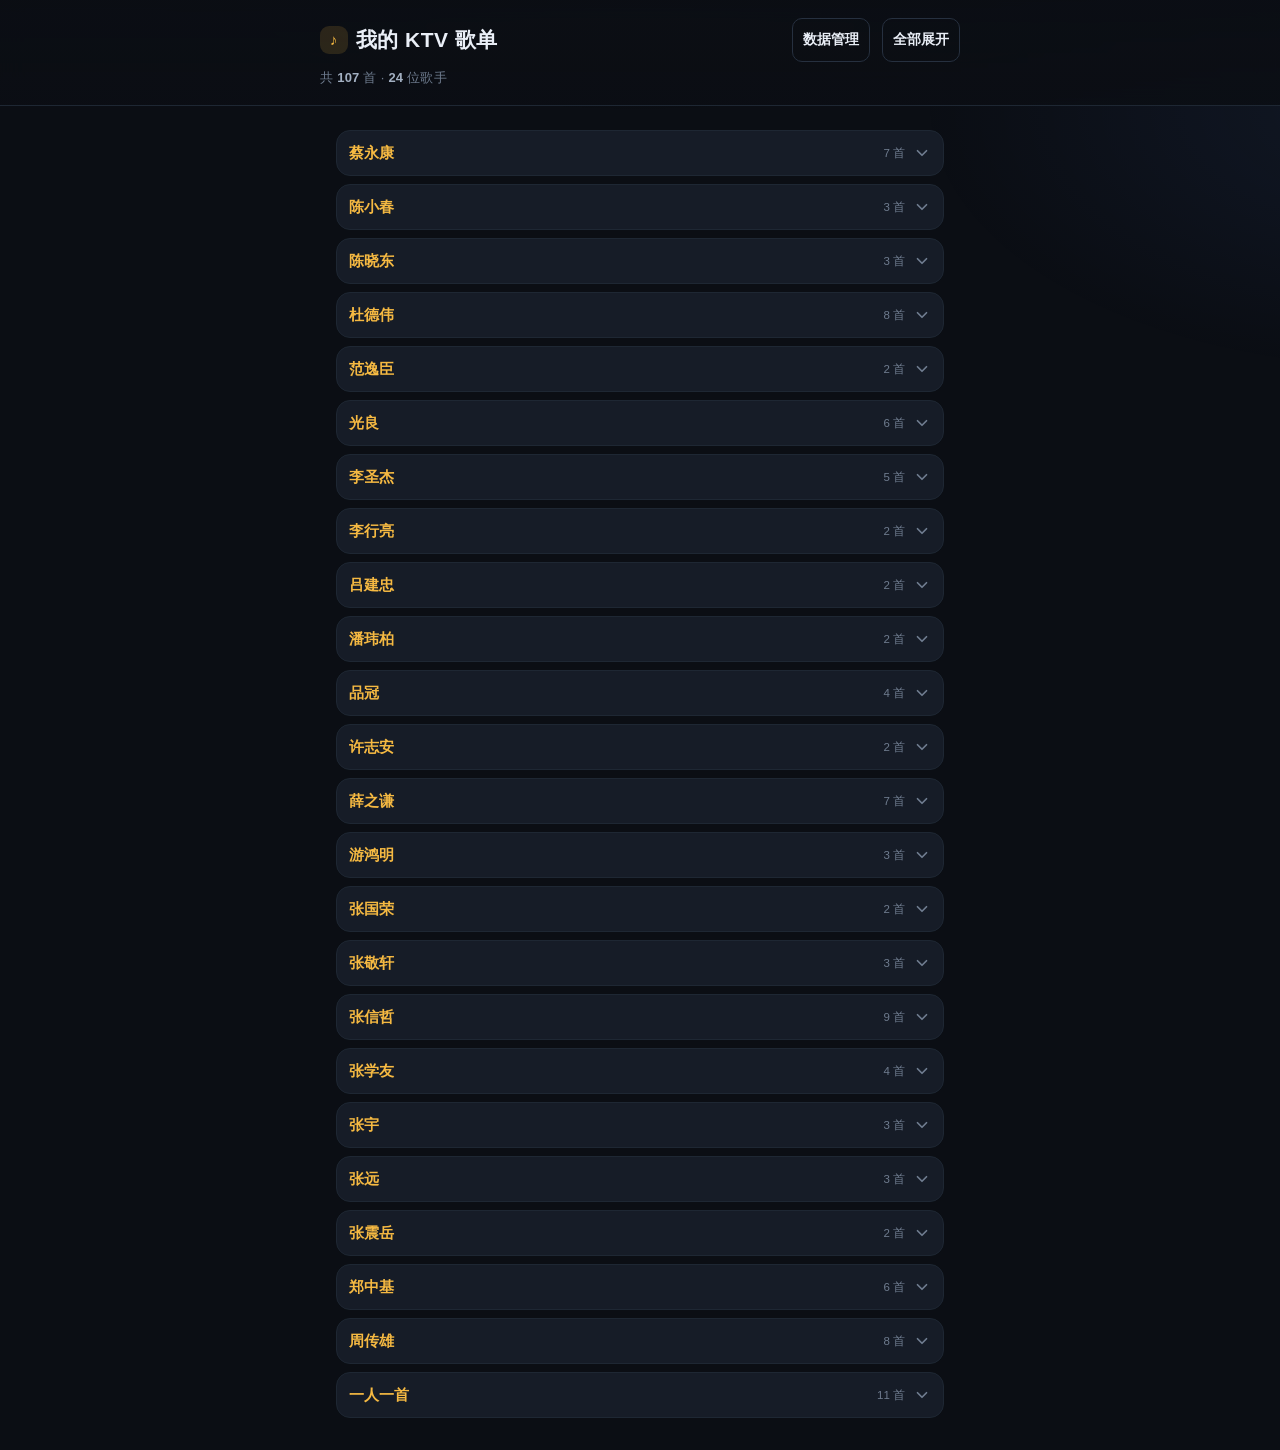
==== commit 359c6348: "「数据管理」改为与「全部展开」相同的幽灵样式 去掉琥珀填充，两按钮同为 btn-ghost：透明底、白字、1px 边框、 10px 圆角、13.5px 字号、76×44。  Co-Authored-B" ====
--- a/index.html
+++ b/index.html
@@ -22,7 +22,7 @@
       <div class="topbar-inner">
         <div class="topbar-row topbar-row-actions">
           <h1 class="brand"><span class="brand-mark">♪</span> 我的 KTV 歌单</h1>
-          <a class="btn btn-primary btn-sm" href="./add.html">数据管理</a>
+          <a class="btn btn-ghost btn-sm" href="./add.html">数据管理</a>
           <button id="toggle-all" class="btn btn-ghost btn-sm" type="button">全部展开</button>
         </div>
         <div class="topbar-row topbar-row-split">
